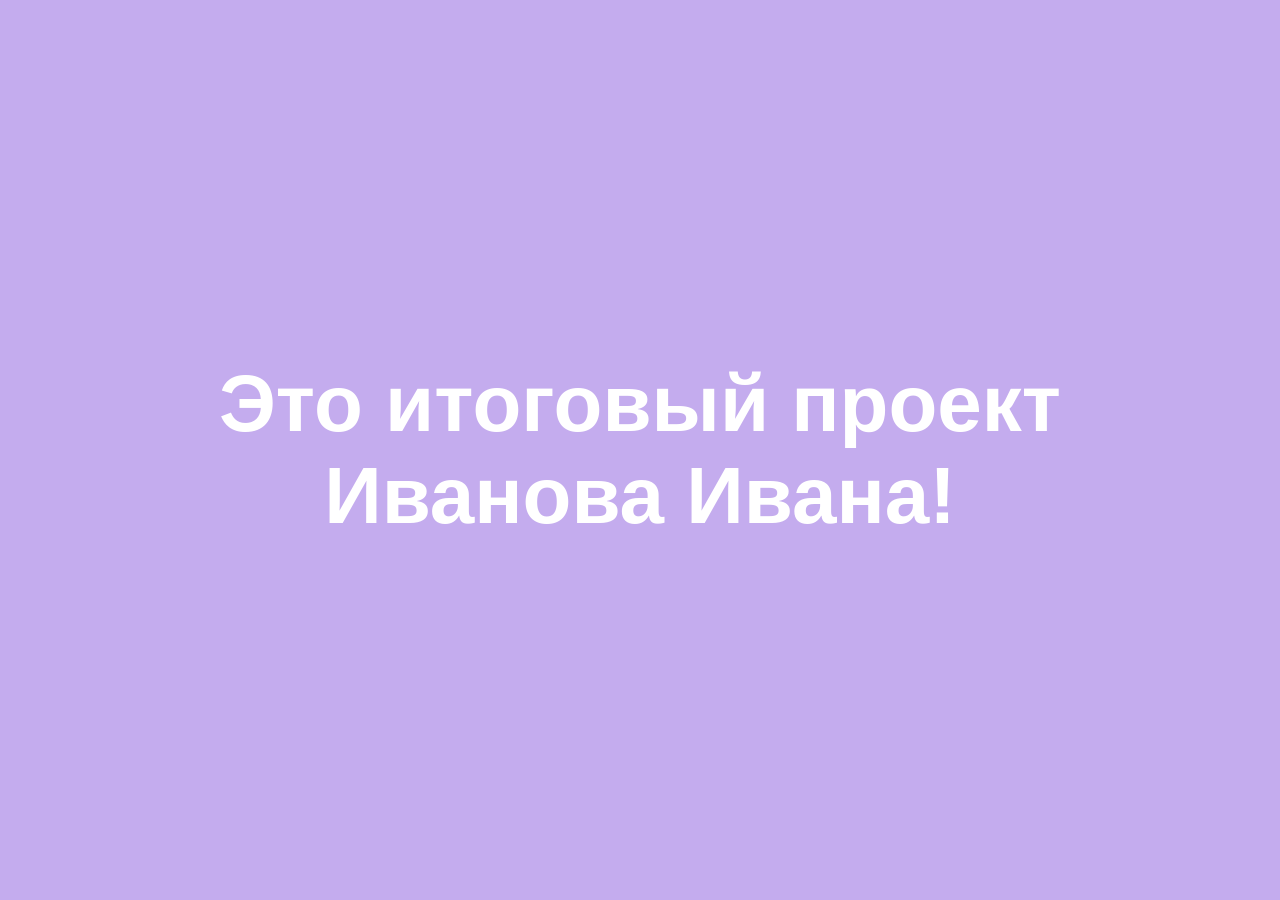
==== index.html @ 2316bec6 "Add files via upload" ====
<!DOCTYPE html>
<html lang="en">
<head>
    <meta charset="UTF-8">
    <meta name="viewport" content="width=device-width, initial-scale=1.0">
    <title>Тестовый проект для проверки</title>
    <link rel="stylesheet" href="style.css">
</head>
<body>
    <h1>Это итоговый проект <br>Иванова Ивана!</h1>
</body>
</html>
---- style.css ----
body {
    box-sizing: border-box;
    padding: 0;
    margin: 0;
    display: flex;
    height: 100vh;
    width: 100%;
    justify-content: center;
    align-items: center;
    background-color: #c4acee;
    color: #ffffff;
}

body h1 {
    width: 80%;
    text-align: center;
    font-size: 80px;
    font-family: sans-serif;
}
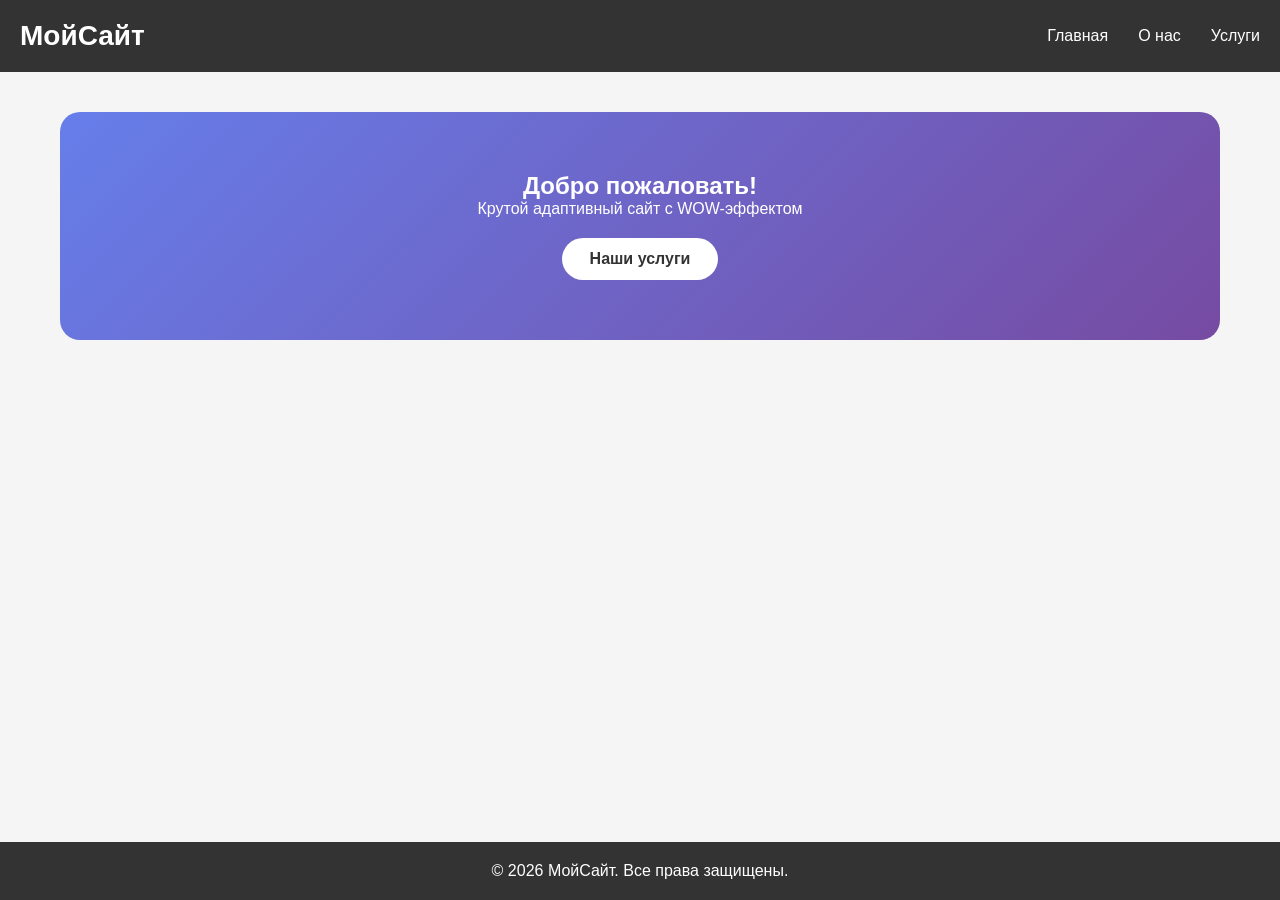
==== commit 8797260b: "Add files via upload" ====
--- a/index.html
+++ b/index.html
@@ -1,12 +1,36 @@
 <!DOCTYPE html>
-<html lang="en">
+<html lang="ru">
 <head>
     <meta charset="UTF-8">
     <meta name="viewport" content="width=device-width, initial-scale=1.0">
-    <title>Тестовый проект для проверки</title>
+    <title>Главная | Сайт</title>
     <link rel="stylesheet" href="style.css">
 </head>
 <body>
-    <h1>Это итоговый проект <br>Иванова Ивана!</h1>
+    <header>
+        <div class="logo">МойСайт</div>
+        <nav>
+            <ul class="nav-links">
+                <li><a href="index.html">Главная</a></li>
+                <li><a href="about.html">О нас</a></li>
+                <li><a href="services.html">Услуги</a></li>
+            </ul>
+            <div class="burger">☰</div>
+        </nav>
+    </header>
+
+    <main>
+        <section class="hero">
+            <h1>Добро пожаловать!</h1>
+            <p>Крутой адаптивный сайт с WOW-эффектом</p>
+            <a href="services.html" class="btn">Наши услуги</a>
+        </section>
+    </main>
+
+    <footer>
+        <p>© 2026 МойСайт. Все права защищены.</p>
+    </footer>
+
+    <script src="script.js"></script>
 </body>
 </html>
--- a/style.css
+++ b/style.css
@@ -1,19 +1,171 @@
-body {
+* {
+    margin: 0;
+    padding: 0;
     box-sizing: border-box;
-    padding: 0;
-    margin: 0;
-    display: flex;
-    height: 100vh;
-    width: 100%;
-    justify-content: center;
-    align-items: center;
-    background-color: #c4acee;
-    color: #ffffff;
 }
 
-body h1 {
-    width: 80%;
+body {
+    font-family: Arial, sans-serif;
+    background: #f5f5f5;
+    display: flex;
+    flex-direction: column;
+    min-height: 100vh;
+}
+
+header {
+    background: #333;
+    color: white;
+    padding: 20px;
+    display: flex;
+    justify-content: space-between;
+    align-items: center;
+    flex-wrap: wrap;
+}
+
+.logo {
+    font-size: 28px;
+    font-weight: bold;
+}
+
+.nav-links {
+    list-style: none;
+    display: flex;
+    gap: 30px;
+}
+
+.nav-links a {
+    color: white;
+    text-decoration: none;
+    transition: 0.3s;
+}
+
+.nav-links a:hover {
+    color: #ffaa00;
+}
+
+.burger {
+    display: none;
+    font-size: 30px;
+    cursor: pointer;
+}
+
+main {
+    flex: 1;
+    padding: 40px 20px;
+    max-width: 1200px;
+    margin: 0 auto;
+    width: 100%;
+}
+
+.hero {
     text-align: center;
-    font-size: 80px;
-    font-family: sans-serif;
+    padding: 60px 20px;
+    background: linear-gradient(135deg, #667eea, #764ba2);
+    color: white;
+    border-radius: 20px;
+}
+
+.btn {
+    display: inline-block;
+    margin-top: 20px;
+    padding: 12px 28px;
+    background: white;
+    color: #333;
+    text-decoration: none;
+    border-radius: 30px;
+    font-weight: bold;
+    transition: 0.3s;
+}
+
+.btn:hover {
+    transform: scale(1.05);
+    background: #ffaa00;
+}
+
+.content {
+    background: white;
+    padding: 40px;
+    border-radius: 20px;
+    box-shadow: 0 5px 15px rgba(0,0,0,0.1);
+}
+
+.services-grid {
+    display: grid;
+    grid-template-columns: repeat(3, 1fr);
+    gap: 30px;
+    margin-top: 30px;
+}
+
+.service-card {
+    background: #667eea;
+    color: white;
+    padding: 40px 20px;
+    text-align: center;
+    border-radius: 15px;
+    transition: 0.3s;
+    font-weight: bold;
+}
+
+.service-card:hover {
+    transform: translateY(-10px);
+    background: #764ba2;
+}
+
+footer {
+    background: #333;
+    color: white;
+    text-align: center;
+    padding: 20px;
+    margin-top: 40px;
+}
+
+@media (max-width: 768px) {
+    .services-grid {
+        grid-template-columns: repeat(2, 1fr);
+        gap: 20px;
+    }
+    
+    .logo {
+        font-size: 24px;
+    }
+    
+    .content {
+        padding: 25px;
+    }
+}
+
+@media (max-width: 480px) {
+    .nav-links {
+        display: none;
+        flex-direction: column;
+        width: 100%;
+        text-align: center;
+        gap: 15px;
+        padding-top: 20px;
+    }
+    
+    .nav-links.active {
+        display: flex;
+    }
+    
+    .burger {
+        display: block;
+    }
+    
+    .services-grid {
+        grid-template-columns: 1fr;
+    }
+    
+    .hero h1 {
+        font-size: 24px;
+    }
+    
+    .content {
+        padding: 15px;
+    }
+    
+    header {
+        flex-direction: column;
+        align-items: flex-start;
+    }
 }
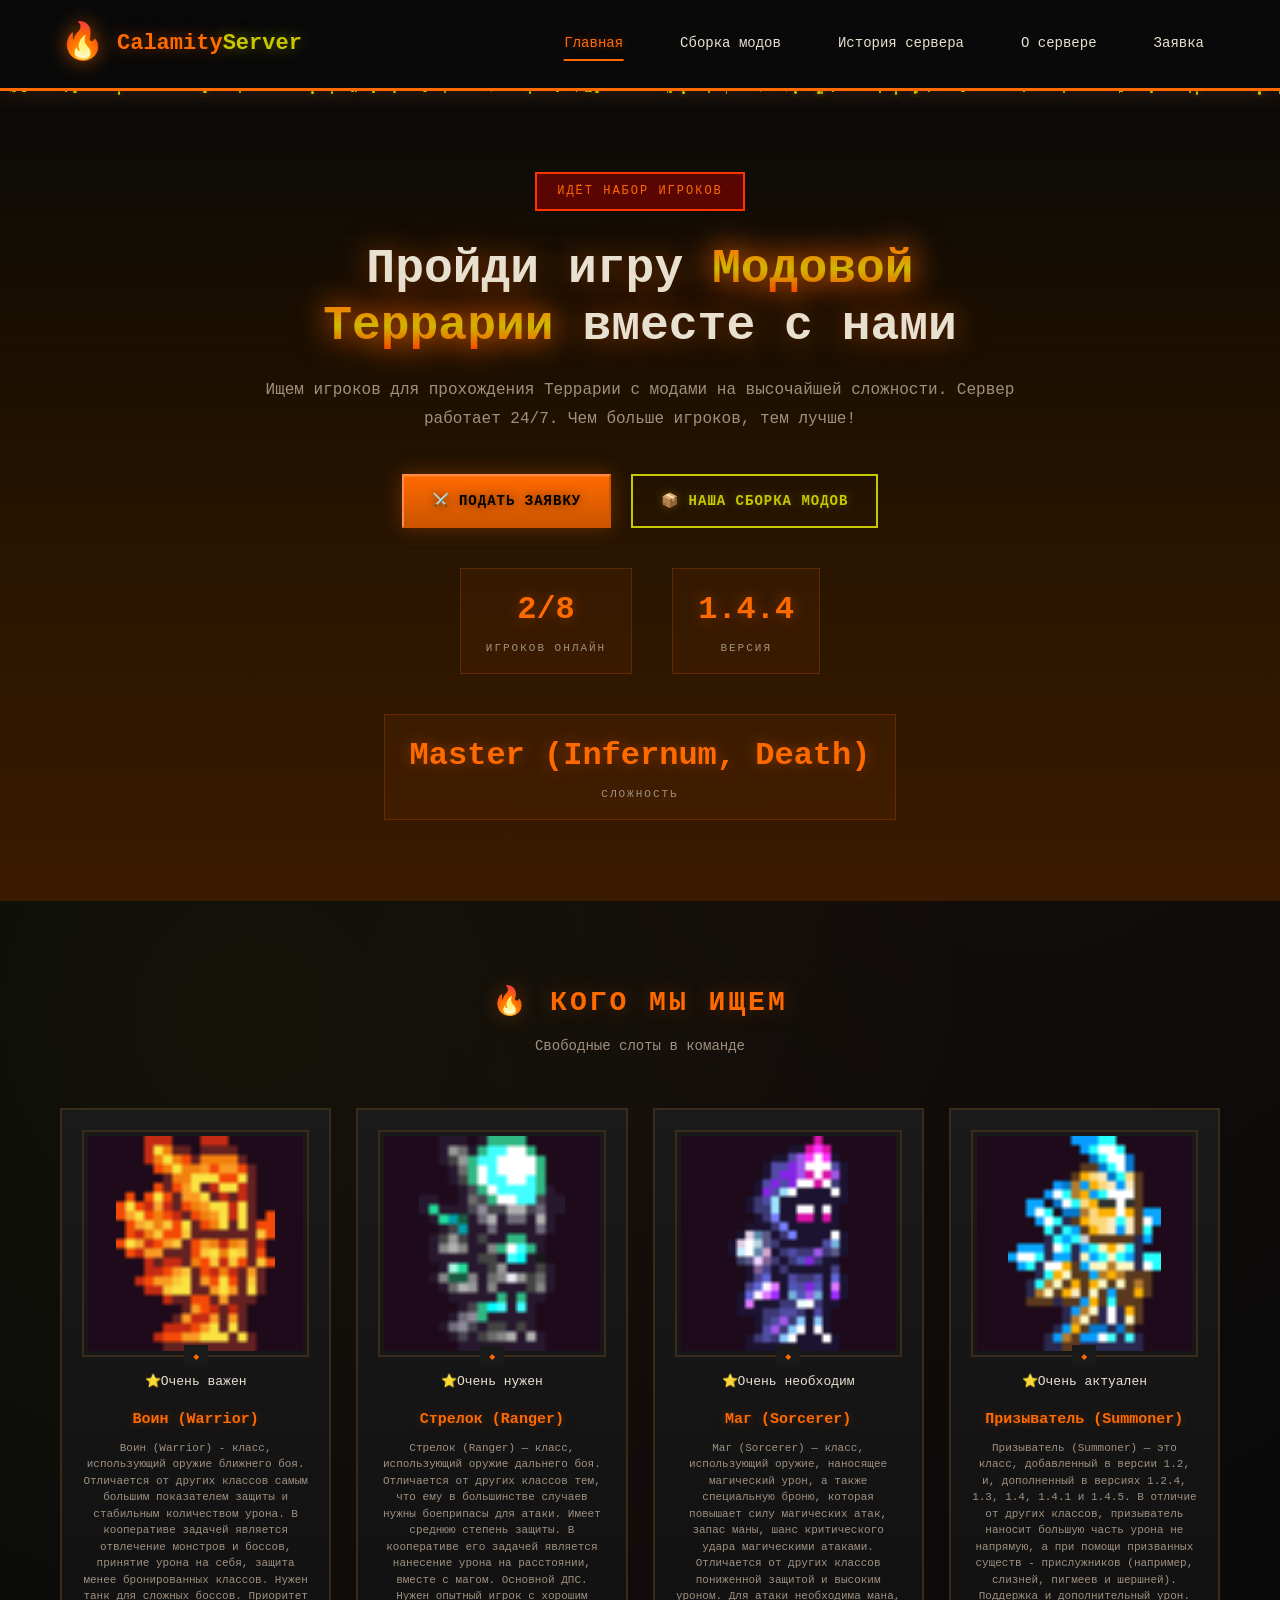
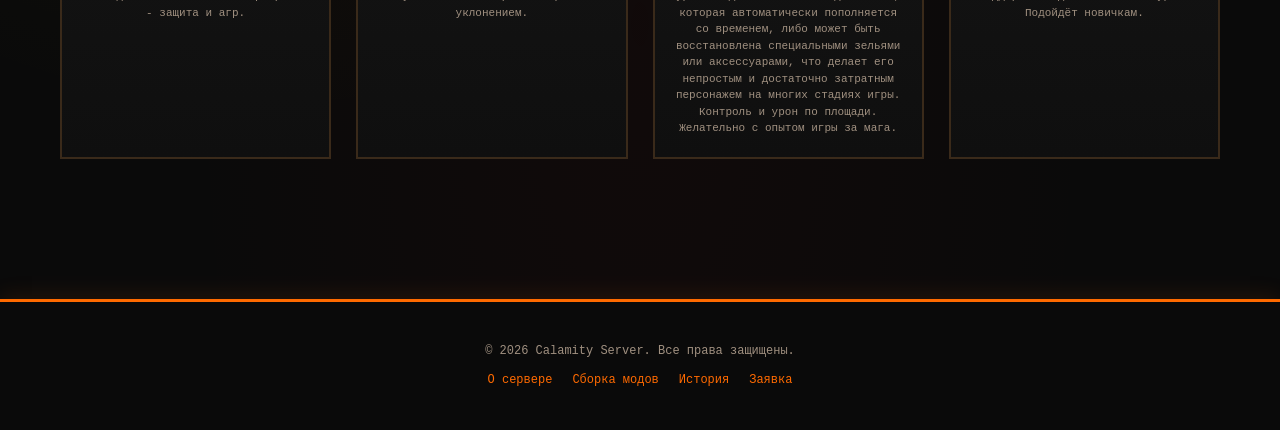
==== commit d0b5138d: "Add files via upload" ====
--- a/index.html
+++ b/index.html
@@ -3,32 +3,150 @@
 <head>
     <meta charset="UTF-8">
     <meta name="viewport" content="width=device-width, initial-scale=1.0">
-    <title>Главная | Сайт</title>
+    <title>Calamity Server - Поиск игроков</title>
     <link rel="stylesheet" href="style.css">
 </head>
 <body>
-    <header>
-        <div class="logo">МойСайт</div>
-        <nav>
-            <ul class="nav-links">
-                <li><a href="index.html">Главная</a></li>
-                <li><a href="about.html">О нас</a></li>
-                <li><a href="services.html">Услуги</a></li>
-            </ul>
-            <div class="burger">☰</div>
-        </nav>
+    <header class="header">
+        <div class="container">
+            <nav class="nav">
+                <a href="index.html" class="logo">
+                    <span class="logo__icon">🔥</span>
+                    <span class="logo__text">Calamity<span class="logo__accent">Server</span></span>
+                </a>
+                <ul class="nav__list" id="navList">
+                    <li><a href="index.html" class="nav__link active">Главная</a></li>
+                    <li><a href="mods.html" class="nav__link">Сборка модов</a></li>
+                    <li><a href="history.html" class="nav__link">История сервера</a></li>
+                    <li><a href="about.html" class="nav__link">О сервере</a></li>
+                    <li><a href="contacts.html" class="nav__link">Заявка</a></li>
+                </ul>
+                <button class="burger" id="burgerMenu">☰</button> <!-- Кнопка для телефонов -->
+            </nav>
+        </div>
     </header>
 
     <main>
         <section class="hero">
-            <h1>Добро пожаловать!</h1>
-            <p>Крутой адаптивный сайт с WOW-эффектом</p>
-            <a href="services.html" class="btn">Наши услуги</a>
+            <div class="hero__particles" id="particles"></div>
+            
+            <div class="container">
+                <div class="hero__content">
+                    <span class="hero__badge"> ИДЁТ НАБОР ИГРОКОВ</span>
+                    <h1 class="hero__title">
+                        Пройди игру <span class="gradient-text">Модовой Террарии</span> вместе с нами
+                    </h1>
+                    <p class="hero__subtitle">
+                        Ищем игроков для прохождения Террарии с модами на высочайшей сложности. 
+                        Сервер работает 24/7. Чем больше игроков, тем лучше!
+                    </p>
+                    <div class="hero__buttons">
+                        <a href="contacts.html" class="btn btn--primary">⚔️ Подать заявку</a>
+                        <a href="mods.html" class="btn btn--outline">📦 Наша сборка модов</a>
+                    </div>
+
+                    <!-- Статистика сервера -->
+                    <div class="server-stats">
+                        <div class="stat-item">
+                            <div class="stat-item__value">
+                                2/8
+                            </div>
+                            <div class="stat-item__label">Игроков онлайн</div>
+                        </div>
+                        <div class="stat-item">
+                            <div class="stat-item__value">
+                                1.4.4
+                            </div>
+                            <div class="stat-item__label">Версия</div>
+                        </div>
+                        <div class="stat-item">
+                            <div class="stat-item__value">
+                                Master (Infernum, Death)
+                            </div>
+                            <div class="stat-item__label">Сложность</div>
+                        </div>
+                    </div>
+                </div>
+            </div>
+        </section>
+
+        <!-- 4 блока - кого ищем -->
+        <section class="featured">
+            <div class="container">
+                <h2 class="section__title">🔥 Кого мы ищем</h2>
+                <p class="section__subtitle">Свободные слоты в команде</p>
+                
+                <div class="blocks-row">
+                    <!-- Блок 1 -->
+                    <article class="block-item">
+                        <div class="block-item__frame">
+                            <img src="images/Воин.png" alt="Воин" class="block-item__img">
+                        </div>
+                        <div class="block-item__rating">⭐Очень важен</div>
+                        <h3 class="block-item__title">Воин (Warrior)</h3>
+                        <p class="block-item__desc">
+                            Воин (Warrior) - класс, использующий оружие ближнего боя. Отличается от других классов самым большим показателем защиты и стабильным количеством урона. В кооперативе задачей является отвлечение монстров и боссов, принятие урона на себя, защита менее бронированных классов.
+                            Нужен танк для сложных боссов. 
+                            Приоритет - защита и агр.
+                        </p>
+                    </article>
+
+                    <!-- Блок 2 -->
+                    <article class="block-item">
+                        <div class="block-item__frame">
+                            <img src="images/Стрелок.png" alt="Стрелок" class="block-item__img">
+                        </div>
+                        <div class="block-item__rating">⭐Очень нужен</div>
+                        <h3 class="block-item__title">Стрелок (Ranger)</h3>
+                        <p class="block-item__desc">
+                            Стрелок (Ranger) — класс, использующий оружие дальнего боя. Отличается от других классов тем, что ему в большинстве случаев нужны боеприпасы для атаки. Имеет среднюю степень защиты. В кооперативе его задачей является нанесение урона на расстоянии, вместе с магом.
+                            Основной ДПС. Нужен опытный игрок 
+                            с хорошим уклонением.
+                        </p>
+                    </article>
+
+                    <!-- Блок 3 -->
+                    <article class="block-item">
+                        <div class="block-item__frame">
+                            <img src="images/Маг.png" alt="Маг" class="block-item__img">
+                        </div>
+                        <div class="block-item__rating">⭐Очень необходим</div>
+                        <h3 class="block-item__title">Маг (Sorcerer)</h3>
+                        <p class="block-item__desc">
+                            Маг (Sorcerer) — класс, использующий оружие, наносящее магический урон, а также специальную броню, которая повышает силу магических атак, запас маны, шанс критического удара магическими атаками. Отличается от других классов пониженной защитой и высоким уроном. Для атаки необходима мана, которая автоматически пополняется со временем, либо может быть восстановлена специальными зельями или аксессуарами, что делает его непростым и достаточно затратным персонажем на многих стадиях игры.
+                            Контроль и урон по площади. 
+                            Желательно с опытом игры за мага.
+                        </p>
+                    </article>
+
+                    <!-- Блок 4 -->
+                    <article class="block-item">
+                        <div class="block-item__frame">
+                            <img src="images/Призыватель.png" alt="Призыватель" class="block-item__img">
+                        </div>
+                        <div class="block-item__rating">⭐Очень актуален</div>
+                        <h3 class="block-item__title">Призыватель (Summoner)</h3>
+                        <p class="block-item__desc">
+                            Призыватель (Summoner) — это класс, добавленный в версии 1.2, и, дополненный в версиях 1.2.4, 1.3, 1.4, 1.4.1 и 1.4.5. В отличие от других классов, призыватель наносит большую часть урона не напрямую, а при помощи призванных существ - прислужников (например, слизней, пигмеев и шершней).
+                            Поддержка и дополнительный урон. 
+                            Подойдёт новичкам.
+                        </p>
+                    </article>
+                </div>
+            </div>
         </section>
     </main>
 
-    <footer>
-        <p>© 2026 МойСайт. Все права защищены.</p>
+    <footer class="footer">
+        <div class="container">
+            <p class="footer__text">© 2026 Calamity Server. Все права защищены.</p>
+            <div class="footer__links">
+                <a href="about.html">О сервере</a>
+                <a href="mods.html">Сборка модов</a>
+                <a href="history.html">История</a>
+                <a href="contacts.html">Заявка</a>
+            </div>
+        </div>
     </footer>
 
     <script src="script.js"></script>
--- a/style.css
+++ b/style.css
@@ -1,171 +1,1714 @@
+/* ============================================
+   TERRARIA SERVER - CALAMITY STYLE
+   Серные и оранжевые тона
+   ============================================ */
+
+/* ---------- ПЕРЕМЕННЫЕ ---------- */
+:root {
+    --bg-deep: #0a0a0a;
+    --bg-main: #121212;
+    --bg-card: #1a1a1a;
+    --sulfur: #c8c800;
+    --sulfur-dark: #8b8b00;
+    --orange: #ff6a00;
+    --orange-dark: #cc5500;
+    --orange-light: #ff8c42;
+    --fire: #ff3300;
+    --blood: #8b0000;
+    --shadow: #2a1a1a;
+    --border: #3a2a1a;
+    --border-glow: #ff6a00;
+    --gold: #ffd700;
+    --text: #e8e0d0;
+    --text-dim: #a09080;
+    --text-dark: #6a5a4a;
+    --success: #32cd32;
+    --danger: #ff4444;
+    --magma: #ff4500;
+}
+
+/* ---------- СБРОС ---------- */
 * {
     margin: 0;
     padding: 0;
     box-sizing: border-box;
 }
 
+html {
+    scroll-behavior: smooth;
+}
+
 body {
-    font-family: Arial, sans-serif;
-    background: #f5f5f5;
-    display: flex;
-    flex-direction: column;
-    min-height: 100vh;
-}
-
-header {
-    background: #333;
-    color: white;
-    padding: 20px;
+    font-family: 'Courier New', 'Consolas', monospace;
+    background: var(--bg-deep);
+    color: var(--text);
+    line-height: 1.6;
+    overflow-x: hidden;
+    /* Фон в стиле серного моря Calamity */
+    background-image: 
+        radial-gradient(ellipse at 20% 50%, rgba(200, 200, 0, 0.05) 0%, transparent 50%),
+        radial-gradient(ellipse at 80% 20%, rgba(255, 106, 0, 0.05) 0%, transparent 50%),
+        radial-gradient(ellipse at 50% 80%, rgba(139, 0, 0, 0.05) 0%, transparent 50%);
+}
+
+img {
+    max-width: 100%;
+    height: auto;
+    display: block;
+}
+
+a {
+    text-decoration: none;
+    color: inherit;
+}
+
+ul {
+    list-style: none;
+}
+
+/* Скроллбар в стиле Calamity */
+::-webkit-scrollbar { width: 14px; }
+::-webkit-scrollbar-track { 
+    background: var(--bg-deep); 
+    border-left: 2px solid var(--border);
+}
+::-webkit-scrollbar-thumb {
+    background: linear-gradient(180deg, var(--orange), var(--blood));
+    border: 2px solid var(--border);
+    border-radius: 2px;
+}
+::-webkit-scrollbar-thumb:hover {
+    background: linear-gradient(180deg, var(--orange-light), var(--fire));
+}
+
+.container {
+    max-width: 1200px;
+    margin: 0 auto;
+    padding: 0 20px;
+}
+
+/* ---------- ШАПКА ---------- */
+.header {
+    background: rgba(10, 10, 10, 0.97);
+    border-bottom: 3px solid var(--orange);
+    padding: 15px 0;
+    position: sticky;
+    top: 0;
+    z-index: 1000;
+    backdrop-filter: blur(10px);
+    box-shadow: 0 4px 20px rgba(255, 106, 0, 0.15);
+}
+
+.nav {
     display: flex;
     justify-content: space-between;
     align-items: center;
     flex-wrap: wrap;
+    gap: 20px;
 }
 
 .logo {
-    font-size: 28px;
+    display: flex;
+    align-items: center;
+    gap: 12px;
+}
+
+.logo__icon {
+    font-size: 36px;
+    filter: drop-shadow(0 0 10px rgba(255, 106, 0, 0.6));
+    animation: logoGlow 2s ease-in-out infinite;
+}
+
+@keyframes logoGlow {
+    0%, 100% { filter: drop-shadow(0 0 8px rgba(255, 106, 0, 0.4)); }
+    50% { filter: drop-shadow(0 0 20px rgba(255, 106, 0, 0.8)); }
+}
+
+.logo__text {
+    font-size: 22px;
     font-weight: bold;
-}
-
-.nav-links {
-    list-style: none;
+    color: var(--orange);
+    text-shadow: 0 0 15px rgba(255, 106, 0, 0.5);
+}
+
+.logo__accent {
+    color: var(--sulfur);
+    text-shadow: 0 0 15px rgba(200, 200, 0, 0.5);
+}
+
+.nav__list {
     display: flex;
-    gap: 30px;
-}
-
-.nav-links a {
-    color: white;
-    text-decoration: none;
-    transition: 0.3s;
-}
-
-.nav-links a:hover {
-    color: #ffaa00;
-}
-
+    gap: 25px;
+}
+
+.nav__link {
+    color: var(--text);
+    padding: 8px 14px;
+    border: 2px solid transparent;
+    transition: all 0.3s;
+    font-size: 14px;
+    position: relative;
+}
+
+.nav__link::after {
+    content: '';
+    position: absolute;
+    bottom: -2px;
+    left: 50%;
+    transform: translateX(-50%);
+    width: 0;
+    height: 2px;
+    background: var(--orange);
+    transition: width 0.3s;
+}
+
+.nav__link:hover::after,
+.nav__link.active::after {
+    width: 70%;
+}
+
+.nav__link:hover,
+.nav__link.active {
+    color: var(--orange);
+    text-shadow: 0 0 10px rgba(255, 106, 0, 0.4);
+}
+
+/* Бургер */
 .burger {
     display: none;
-    font-size: 30px;
+    flex-direction: column;
+    gap: 5px;
+    background: none;
+    border: 2px solid var(--orange);
+    padding: 8px;
     cursor: pointer;
-}
-
-main {
-    flex: 1;
+    color: var(--orange);
+    font-size: 20px;
+}
+
+/* ---------- КНОПКИ В СТИЛЕ CALAMITY ---------- */
+.btn {
+    display: inline-flex;
+    align-items: center;
+    gap: 10px;
+    padding: 14px 28px;
+    font-family: inherit;
+    font-size: 14px;
+    font-weight: bold;
+    border: 2px solid;
+    cursor: pointer;
+    transition: all 0.3s;
+    text-decoration: none;
+    text-transform: uppercase;
+    letter-spacing: 1px;
+    position: relative;
+    overflow: hidden;
+}
+
+.btn::before {
+    content: '';
+    position: absolute;
+    top: 0;
+    left: -100%;
+    width: 100%;
+    height: 100%;
+    background: linear-gradient(90deg, transparent, rgba(255,255,255,0.1), transparent);
+    transition: left 0.5s;
+}
+
+.btn:hover::before {
+    left: 100%;
+}
+
+.btn--primary {
+    background: linear-gradient(180deg, var(--orange), var(--orange-dark));
+    border-color: var(--orange-light) var(--orange-dark) var(--orange-dark) var(--orange-light);
+    color: #000;
+    text-shadow: 0 0 10px rgba(0,0,0,0.5);
+    box-shadow: 0 0 20px rgba(255, 106, 0, 0.3), inset 0 1px 0 rgba(255,255,255,0.1);
+}
+
+.btn--primary:hover {
+    box-shadow: 0 0 30px rgba(255, 106, 0, 0.5), 0 0 60px rgba(255, 106, 0, 0.2);
+    transform: translateY(-2px);
+}
+
+.btn--primary:active {
+    transform: translateY(1px);
+    box-shadow: 0 0 10px rgba(255, 106, 0, 0.3);
+}
+
+.btn--outline {
+    background: transparent;
+    border-color: var(--sulfur);
+    color: var(--sulfur);
+    text-shadow: 0 0 10px rgba(200, 200, 0, 0.3);
+}
+
+.btn--outline:hover {
+    background: rgba(200, 200, 0, 0.1);
+    box-shadow: 0 0 30px rgba(200, 200, 0, 0.3);
+}
+
+.btn--danger {
+    background: linear-gradient(180deg, var(--blood), #5a0000);
+    border-color: #aa0000 #4a0000 #4a0000 #aa0000;
+    color: #ffaaaa;
+}
+
+/* ---------- ПОДВАЛ ---------- */
+.footer {
+    background: var(--bg-deep);
+    border-top: 3px solid var(--orange);
+    padding: 40px 0;
+    text-align: center;
+    margin-top: 60px;
+    box-shadow: 0 -4px 20px rgba(255, 106, 0, 0.1);
+}
+
+.footer__text {
+    font-size: 12px;
+    color: var(--text-dim);
+    margin-bottom: 10px;
+}
+
+.footer__links {
+    display: flex;
+    justify-content: center;
+    gap: 20px;
+    flex-wrap: wrap;
+}
+
+.footer__links a {
+    color: var(--orange);
+    font-size: 12px;
+    transition: color 0.3s;
+}
+
+.footer__links a:hover {
+    color: var(--sulfur);
+    text-shadow: 0 0 10px rgba(200, 200, 0, 0.4);
+}
+
+/* ============================================
+   ГЛАВНАЯ СТРАНИЦА
+   ============================================ */
+
+/* Hero секция в стиле Серного моря */
+.hero {
+    position: relative;
+    min-height: 90vh;
+    display: flex;
+    align-items: center;
+    background: linear-gradient(180deg, 
+        #0a0a0a 0%, 
+        #1a0f00 30%, 
+        #2a1500 60%, 
+        #3a1a00 100%);
+    overflow: hidden;
+}
+
+/* Эффект серного тумана */
+.hero::before {
+    content: '';
+    position: absolute;
+    inset: 0;
+    background: 
+        repeating-linear-gradient(0deg, 
+            transparent, 
+            transparent 50px, 
+            rgba(200, 200, 0, 0.02) 50px, 
+            rgba(200, 200, 0, 0.02) 51px);
+    pointer-events: none;
+    animation: fog 10s linear infinite;
+}
+
+@keyframes fog {
+    0% { transform: translateY(0); }
+    100% { transform: translateY(51px); }
+}
+
+/* Частицы серы */
+.hero__particles {
+    position: absolute;
+    inset: 0;
+    pointer-events: none;
+}
+
+.particle {
+    position: absolute;
+    width: 3px;
+    height: 3px;
+    background: var(--sulfur);
+    border-radius: 50%;
+    animation: particleFloat var(--dur) ease-in infinite;
+    box-shadow: 0 0 6px rgba(200, 200, 0, 0.6);
+}
+
+@keyframes particleFloat {
+    0% { 
+        transform: translateY(100vh) translateX(0); 
+        opacity: 0; 
+    }
+    10% { opacity: 1; }
+    90% { opacity: 1; }
+    100% { 
+        transform: translateY(-10vh) translateX(var(--drift)); 
+        opacity: 0; 
+    }
+}
+
+.hero__content {
+    position: relative;
+    z-index: 2;
+    text-align: center;
+    max-width: 800px;
+    margin: 0 auto;
     padding: 40px 20px;
-    max-width: 1200px;
+}
+
+.hero__badge {
+    display: inline-block;
+    padding: 8px 20px;
+    background: rgba(139, 0, 0, 0.6);
+    border: 2px solid var(--fire);
+    color: var(--orange);
+    font-size: 12px;
+    margin-bottom: 30px;
+    animation: badgeGlow 2s ease-in-out infinite;
+    letter-spacing: 2px;
+}
+
+@keyframes badgeGlow {
+    0%, 100% { box-shadow: 0 0 15px rgba(255, 51, 0, 0.3); }
+    50% { box-shadow: 0 0 30px rgba(255, 51, 0, 0.6); }
+}
+
+.hero__title {
+    font-size: clamp(28px, 5vw, 48px);
+    line-height: 1.2;
+    margin-bottom: 20px;
+    text-shadow: 0 0 30px rgba(255, 106, 0, 0.5);
+}
+
+.gradient-text {
+    background: linear-gradient(180deg, var(--orange), var(--sulfur), var(--fire));
+    -webkit-background-clip: text;
+    -webkit-text-fill-color: transparent;
+    background-clip: text;
+    filter: drop-shadow(0 0 15px rgba(255, 106, 0, 0.6));
+}
+
+.hero__subtitle {
+    font-size: 16px;
+    color: var(--text-dim);
+    margin-bottom: 40px;
+    line-height: 1.8;
+}
+
+.hero__buttons {
+    display: flex;
+    gap: 20px;
+    justify-content: center;
+    flex-wrap: wrap;
+}
+
+/* Статистика сервера */
+.server-stats {
+    display: flex;
+    justify-content: center;
+    gap: 40px;
+    margin-top: 40px;
+    flex-wrap: wrap;
+}
+
+.stat-item {
+    text-align: center;
+    padding: 15px 25px;
+    background: rgba(255, 106, 0, 0.05);
+    border: 1px solid rgba(255, 106, 0, 0.2);
+}
+
+.stat-item__value {
+    font-size: 32px;
+    font-weight: bold;
+    color: var(--orange);
+    text-shadow: 0 0 15px rgba(255, 106, 0, 0.4);
+}
+
+.stat-item__label {
+    font-size: 11px;
+    color: var(--text-dim);
+    margin-top: 5px;
+    text-transform: uppercase;
+    letter-spacing: 2px;
+}
+
+/* Секция с 4 блоками */
+.featured {
+    padding: 80px 0;
+}
+
+.section__title {
+    text-align: center;
+    font-size: 28px;
+    color: var(--orange);
+    margin-bottom: 10px;
+    text-shadow: 0 0 20px rgba(255, 106, 0, 0.3);
+    text-transform: uppercase;
+    letter-spacing: 3px;
+}
+
+.section__subtitle {
+    text-align: center;
+    color: var(--text-dim);
+    margin-bottom: 50px;
+    font-size: 14px;
+}
+
+.blocks-row {
+    display: grid;
+    grid-template-columns: repeat(4, 1fr);
+    gap: 25px;
+}
+
+.block-item {
+    background: linear-gradient(180deg, #1a1a1a, #0f0f0f);
+    border: 2px solid var(--border);
+    padding: 20px;
+    transition: all 0.3s;
+    cursor: pointer;
+    position: relative;
+    overflow: hidden;
+}
+
+.block-item::before {
+    content: '';
+    position: absolute;
+    top: 0;
+    left: 0;
+    right: 0;
+    height: 2px;
+    background: linear-gradient(90deg, transparent, var(--orange), transparent);
+    opacity: 0;
+    transition: opacity 0.3s;
+}
+
+.block-item:hover::before {
+    opacity: 1;
+}
+
+.block-item:hover {
+    border-color: var(--orange);
+    transform: translateY(-8px);
+    box-shadow: 0 10px 30px rgba(255, 106, 0, 0.2), 0 0 60px rgba(255, 106, 0, 0.05);
+}
+
+.block-item__frame {
+    border: 2px solid var(--border);
+    padding: 4px;
+    margin-bottom: 15px;
+    position: relative;
+    transition: border-color 0.3s;
+}
+
+.block-item:hover .block-item__frame {
+    border-color: var(--orange);
+    box-shadow: 0 0 20px rgba(255, 106, 0, 0.2);
+}
+
+.block-item__frame::after {
+    content: '⬥';
+    position: absolute;
+    bottom: -12px;
+    left: 50%;
+    transform: translateX(-50%);
+    color: var(--orange);
+    font-size: 14px;
+    background: #1a1a1a;
+    padding: 0 8px;
+}
+
+.block-item__img {
+    width: 100%;
+    aspect-ratio: 1/1;
+    object-fit: contain; 
+    background: #1E0A1A;
+}
+
+.block-item__img {
+    width: 100%;
+    aspect-ratio: 1/1;
+    object-fit: contain; 
+    background: #1E0A1A;
+}
+
+.block-item__img {
+    width: 100%;
+    aspect-ratio: 1/1;
+    object-fit: contain; 
+    background: #1E0A1A;
+}
+
+.block-item__img {
+    width: 100%;
+    aspect-ratio: 1/1;
+    object-fit: contain; 
+    background: #1E0A1A;
+}
+
+.block-item__title {
+    font-size: 15px;
+    color: var(--orange);
+    text-align: center;
+    margin: 15px 0 8px;
+    text-shadow: 0 0 10px rgba(255, 106, 0, 0.3);
+}
+
+.block-item__desc {
+    font-size: 11px;
+    color: var(--text-dim);
+    text-align: center;
+    line-height: 1.5;
+}
+
+/* Рейтинг */
+.block-item__rating {
+    text-align: center;
+    margin-bottom: 8px;
+    font-size: 13px;
+}
+
+/* ============================================
+   СТРАНИЦА МОДОВ (mods.html)
+   ============================================ */
+.page-header {
+    padding: 60px 0 40px;
+    text-align: center;
+    border-bottom: 2px solid var(--border);
+    margin-bottom: 40px;
+}
+
+.page-title {
+    font-size: 36px;
+    color: var(--orange);
+    text-shadow: 0 0 30px rgba(255, 106, 0, 0.4);
+    margin-bottom: 10px;
+    text-transform: uppercase;
+    letter-spacing: 3px;
+}
+
+.page-desc {
+    color: var(--text-dim);
+    font-size: 14px;
+}
+
+/* Фильтры */
+.filters {
+    display: flex;
+    gap: 15px;
+    justify-content: center;
+    flex-wrap: wrap;
+    margin-bottom: 40px;
+}
+
+.filter-btn {
+    padding: 10px 22px;
+    background: transparent;
+    border: 2px solid var(--border);
+    color: var(--text);
+    font-family: inherit;
+    cursor: pointer;
+    transition: all 0.3s;
+    font-size: 13px;
+    text-transform: uppercase;
+    letter-spacing: 1px;
+}
+
+.filter-btn:hover,
+.filter-btn.active {
+    border-color: var(--orange);
+    color: var(--orange);
+    background: rgba(255, 106, 0, 0.05);
+    box-shadow: 0 0 15px rgba(255, 106, 0, 0.15);
+}
+
+/* Сетка модов */
+.mods-grid {
+    display: grid;
+    grid-template-columns: repeat(auto-fill, minmax(300px, 1fr));
+    gap: 25px;
+}
+
+.mod-card {
+    background: linear-gradient(180deg, #1a1a1a, #111111);
+    border: 2px solid var(--border);
+    overflow: hidden;
+    transition: all 0.3s;
+}
+
+.mod-card:hover {
+    border-color: var(--orange);
+    box-shadow: 0 0 30px rgba(255, 106, 0, 0.15);
+    transform: translateY(-5px);
+}
+
+.mod-card__header {
+    height: 180px;
+    overflow: hidden;
+    position: relative;
+    background: var(--bg-deep);
+    border-bottom: 2px solid var(--border);
+}
+
+.mod-card__img {
+    width: 100%;
+    height: 100%;
+    object-fit: cover;
+}
+
+.mod-card__badge {
+    position: absolute;
+    top: 10px;
+    right: 10px;
+    padding: 6px 14px;
+    font-size: 10px;
+    border: 2px solid;
+    text-transform: uppercase;
+    letter-spacing: 1px;
+}
+
+.mod-card__badge--active {
+    background: rgba(50, 205, 50, 0.15);
+    border-color: var(--success);
+    color: var(--success);
+}
+
+.mod-card__badge--required {
+    background: rgba(255, 68, 68, 0.15);
+    border-color: var(--danger);
+    color: var(--danger);
+}
+
+.mod-card__badge--optional {
+    background: rgba(200, 200, 0, 0.15);
+    border-color: var(--sulfur);
+    color: var(--sulfur);
+}
+
+.mod-card__body {
+    padding: 20px;
+}
+
+.mod-card__title {
+    font-size: 16px;
+    color: var(--orange);
+    margin-bottom: 10px;
+}
+
+.mod-card__info {
+    display: flex;
+    justify-content: space-between;
+    margin-bottom: 10px;
+    font-size: 11px;
+    color: var(--text-dim);
+}
+
+.mod-card__desc {
+    font-size: 12px;
+    color: var(--text-dim);
+    margin-bottom: 15px;
+    line-height: 1.6;
+}
+
+.mod-card__tags {
+    display: flex;
+    gap: 8px;
+    flex-wrap: wrap;
+    margin-bottom: 15px;
+}
+
+.mod-card__tag {
+    padding: 5px 12px;
+    border: 1px solid var(--border);
+    font-size: 10px;
+    color: var(--text-dim);
+    transition: all 0.3s;
+}
+
+.mod-card__tag:hover {
+    border-color: var(--orange);
+    color: var(--orange);
+}
+
+.mod-card__footer {
+    display: flex;
+    justify-content: space-between;
+    align-items: center;
+    padding-top: 15px;
+    border-top: 1px solid var(--border);
+}
+
+.mod-card__version {
+    font-size: 11px;
+    color: var(--text-dark);
+}
+
+.mod-card__link {
+    font-size: 12px;
+    color: var(--orange);
+    border: 1px solid var(--orange);
+    padding: 6px 16px;
+    transition: all 0.3s;
+    text-transform: uppercase;
+    letter-spacing: 1px;
+}
+
+.mod-card__link:hover {
+    background: rgba(255, 106, 0, 0.1);
+    box-shadow: 0 0 15px rgba(255, 106, 0, 0.2);
+}
+
+/* ============================================
+   СТРАНИЦА ИСТОРИИ (history.html)
+   ============================================ */
+.timeline {
+    position: relative;
+    max-width: 800px;
     margin: 0 auto;
+    padding: 40px 0;
+}
+
+.timeline::before {
+    content: '';
+    position: absolute;
+    left: 50%;
+    top: 0;
+    bottom: 0;
+    width: 2px;
+    background: linear-gradient(180deg, var(--orange), var(--sulfur), var(--blood));
+    transform: translateX(-50%);
+    box-shadow: 0 0 15px rgba(255, 106, 0, 0.3);
+}
+
+.timeline-section {
+    text-align: center;
+    margin: 40px 0 30px;
+    position: relative;
+}
+
+.timeline-section__title {
+    display: inline-block;
+    padding: 10px 30px;
+    background: var(--bg-card);
+    border: 2px solid var(--orange);
+    color: var(--orange);
+    font-size: 16px;
+    text-transform: uppercase;
+    letter-spacing: 2px;
+    box-shadow: 0 0 20px rgba(255, 106, 0, 0.2);
+}
+
+.timeline-item {
+    position: relative;
+    margin-bottom: 50px;
     width: 100%;
 }
 
-.hero {
+.timeline-item:nth-child(odd) {
+    padding-right: calc(50% + 50px);
+}
+
+.timeline-item:nth-child(even) {
+    padding-left: calc(50% + 50px);
+}
+
+.timeline-item__content {
+    background: var(--bg-card);
+    border: 2px solid var(--border);
+    padding: 25px;
+    position: relative;
+    transition: all 0.3s;
+}
+
+.timeline-item__content:hover {
+    border-color: var(--orange);
+    box-shadow: 0 0 20px rgba(255, 106, 0, 0.1);
+}
+
+.timeline-item__content::before {
+    content: '';
+    position: absolute;
+    top: 20px;
+    width: 16px;
+    height: 16px;
+    background: var(--bg-deep);
+    border: 2px solid var(--orange);
+    transform: rotate(45deg);
+}
+
+.timeline-item:nth-child(odd) .timeline-item__content::before {
+    right: -11px;
+    border-left: none;
+    border-bottom: none;
+}
+
+.timeline-item:nth-child(even) .timeline-item__content::before {
+    left: -11px;
+    border-right: none;
+    border-top: none;
+}
+
+.timeline-item__year {
+    position: absolute;
+    top: 18px;
+    font-size: 14px;
+    color: var(--accent-light);
+    font-weight: bold;
+    text-shadow: var(--glow-orange);
+    background: rgba(30, 10, 26, 0.8);
+    padding: 6px 14px;
+    border: 2px solid var(--border);
+    z-index: 5;
+    white-space: nowrap;
+    opacity: 1;
+    transition: opacity 2s ease 3s;
+}
+
+.timeline-item:hover .timeline-item__year {
+    opacity: 0.2;
+    transition: opacity 0.3s ease;
+}
+
+.timeline-item:nth-child(odd) .timeline-item__year {
+    right: calc(50% + 60px);
+}
+
+.timeline-item:nth-child(even) .timeline-item__year {
+    left: calc(50% + 60px);
+}
+
+.timeline-item__title {
+    font-size: 18px;
+    color: var(--orange);
+    margin-bottom: 10px;
+}
+
+.timeline-item__text {
+    font-size: 13px;
+    color: var(--text-dim);
+    line-height: 1.6;
+}
+
+.timeline-item__status {
+    display: inline-block;
+    padding: 5px 14px;
+    border: 2px solid;
+    font-size: 10px;
+    margin-top: 12px;
+    text-transform: uppercase;
+    letter-spacing: 1px;
+}
+
+.status--active {
+    border-color: var(--success);
+    color: var(--success);
+    text-shadow: 0 0 10px rgba(50, 205, 50, 0.3);
+}
+
+.status--inactive {
+    border-color: var(--danger);
+    color: var(--danger);
+    text-shadow: 0 0 10px rgba(255, 68, 68, 0.3);
+}
+
+.status--replaced {
+    border-color: var(--sulfur);
+    color: var(--sulfur);
+    text-shadow: 0 0 10px rgba(200, 200, 0, 0.3);
+}
+
+/* ============================================
+   СТРАНИЦА О НАС (about.html)
+   ============================================ */
+.about-content {
+    display: grid;
+    grid-template-columns: 1fr 1fr;
+    gap: 50px;
+    align-items: center;
+    padding: 40px 0;
+}
+
+.about-image {
+    background: var(--bg-card);
+    border: 2px solid var(--border);
+    padding: 10px;
+    transition: border-color 0.3s;
+}
+
+.about-image:hover {
+    border-color: var(--orange);
+}
+
+.about-image img {
+    width: 100%;
+    aspect-ratio: 4/3;
+    object-fit: cover;
+}
+
+.about-text h2 {
+    font-size: 28px;
+    color: var(--orange);
+    margin-bottom: 20px;
+    text-shadow: 0 0 20px rgba(255, 106, 0, 0.3);
+}
+
+.about-text p {
+    color: var(--text-dim);
+    margin-bottom: 15px;
+    font-size: 14px;
+    line-height: 1.8;
+}
+
+.about-text .highlight {
+    color: var(--sulfur);
+    font-weight: bold;
+}
+
+/* Серверная инфа */
+.server-info {
+    display: grid;
+    grid-template-columns: repeat(auto-fit, minmax(200px, 1fr));
+    gap: 20px;
+    margin-top: 30px;
+}
+
+.server-info__item {
+    background: var(--bg-card);
+    border: 2px solid var(--border);
+    padding: 20px;
     text-align: center;
-    padding: 60px 20px;
-    background: linear-gradient(135deg, #667eea, #764ba2);
-    color: white;
-    border-radius: 20px;
-}
-
-.btn {
+    transition: all 0.3s;
+}
+
+.server-info__item:hover {
+    border-color: var(--orange);
+    box-shadow: 0 0 20px rgba(255, 106, 0, 0.1);
+}
+
+.server-info__icon {
+    font-size: 36px;
+    margin-bottom: 10px;
+}
+
+.server-info__value {
+    font-size: 20px;
+    color: var(--orange);
+    font-weight: bold;
+}
+
+.server-info__label {
+    font-size: 11px;
+    color: var(--text-dim);
+    text-transform: uppercase;
+    letter-spacing: 1px;
+}
+
+/* Команда */
+.team-section {
+    padding: 60px 0;
+}
+
+.team-grid {
+    display: grid;
+    grid-template-columns: repeat(auto-fit, minmax(220px, 1fr));
+    gap: 30px;
+}
+
+.team-card {
+    background: var(--bg-card);
+    border: 2px solid var(--border);
+    padding: 30px 20px;
+    text-align: center;
+    transition: all 0.3s;
+}
+
+.team-card:hover {
+    border-color: var(--orange);
+    transform: translateY(-8px);
+    box-shadow: 0 10px 30px rgba(255, 106, 0, 0.1);
+}
+
+.team-card__avatar {
+    width: 100px;
+    height: 100px;
+    margin: 0 auto 20px;
+    border: 2px solid var(--border);
+    transition: border-color 0.3s;
+}
+
+.team-card:hover .team-card__avatar {
+    border-color: var(--orange);
+    box-shadow: 0 0 20px rgba(255, 106, 0, 0.3);
+}
+
+.team-card__avatar img {
+    width: 100%;
+    height: 100%;
+    object-fit: cover;
+}
+
+.team-card__name {
+    font-size: 16px;
+    color: var(--orange);
+    margin-bottom: 5px;
+}
+
+.team-card__role {
+    font-size: 11px;
+    color: var(--text-dim);
+    margin-bottom: 15px;
+    text-transform: uppercase;
+    letter-spacing: 1px;
+}
+
+.team-card__class {
+    font-size: 12px;
+    color: var(--sulfur);
+    margin-bottom: 15px;
+}
+
+.team-card__social {
+    display: flex;
+    justify-content: center;
+    gap: 10px;
+}
+
+.team-card__social a {
+    width: 38px;
+    height: 38px;
+    border: 2px solid var(--border);
+    display: flex;
+    align-items: center;
+    justify-content: center;
+    font-size: 16px;
+    transition: all 0.3s;
+}
+
+.team-card__social a:hover {
+    border-color: var(--orange);
+    color: var(--orange);
+    box-shadow: 0 0 15px rgba(255, 106, 0, 0.2);
+}
+
+/* ============================================
+   СТРАНИЦА КОНТАКТОВ (contacts.html)
+   ============================================ */
+.contacts-layout {
+    display: grid;
+    grid-template-columns: 1fr 1fr;
+    gap: 50px;
+    padding: 40px 0;
+}
+
+.contacts-info {
+    background: var(--bg-card);
+    border: 2px solid var(--border);
+    padding: 40px;
+    transition: border-color 0.3s;
+}
+
+.contacts-info:hover {
+    border-color: var(--orange);
+}
+
+.contacts-info__title {
+    font-size: 24px;
+    color: var(--orange);
+    margin-bottom: 30px;
+    text-transform: uppercase;
+    letter-spacing: 2px;
+}
+
+.contacts-info__item {
+    display: flex;
+    gap: 15px;
+    margin-bottom: 25px;
+    align-items: flex-start;
+}
+
+.contacts-info__icon {
+    font-size: 28px;
+    min-width: 45px;
+    text-align: center;
+}
+
+.contacts-info__text h4 {
+    color: var(--sulfur);
+    font-size: 14px;
+    margin-bottom: 5px;
+    text-transform: uppercase;
+    letter-spacing: 1px;
+}
+
+.contacts-info__text p {
+    color: var(--text-dim);
+    font-size: 13px;
+}
+
+.contacts-form {
+    background: var(--bg-card);
+    border: 2px solid var(--border);
+    padding: 40px;
+}
+
+.contacts-form__title {
+    font-size: 24px;
+    color: var(--orange);
+    margin-bottom: 30px;
+    text-transform: uppercase;
+    letter-spacing: 2px;
+}
+
+.form-group {
+    margin-bottom: 20px;
+}
+
+.form-group label {
+    display: block;
+    color: var(--text);
+    margin-bottom: 8px;
+    font-size: 13px;
+    text-transform: uppercase;
+    letter-spacing: 1px;
+}
+
+.form-group input,
+.form-group textarea,
+.form-group select {
+    width: 100%;
+    padding: 14px;
+    background: var(--bg-deep);
+    border: 2px solid var(--border);
+    color: var(--text);
+    font-family: inherit;
+    font-size: 14px;
+    transition: all 0.3s;
+}
+
+.form-group input:focus,
+.form-group textarea:focus,
+.form-group select:focus {
+    outline: none;
+    border-color: var(--orange);
+    box-shadow: 0 0 15px rgba(255, 106, 0, 0.1);
+}
+
+.form-group textarea {
+    resize: vertical;
+    min-height: 130px;
+}
+
+/* Соцсети */
+.social-links {
+    display: flex;
+    gap: 15px;
+    margin-top: 30px;
+}
+
+.social-link {
+    width: 48px;
+    height: 48px;
+    border: 2px solid var(--border);
+    display: flex;
+    align-items: center;
+    justify-content: center;
+    font-size: 22px;
+    transition: all 0.3s;
+}
+
+.social-link:hover {
+    border-color: var(--orange);
+    color: var(--orange);
+    transform: translateY(-3px);
+    box-shadow: 0 5px 20px rgba(255, 106, 0, 0.2);
+}
+
+/* ============================================
+   СТРАНИЦА 404 - КОСМИЧЕСКАЯ ПУСТОТА
+   ============================================ */
+
+   .page-404 {
+    min-height: 100vh;
+    display: flex;
+    align-items: center;
+    justify-content: center;
+    text-align: center;
+    background: #020010;
+    position: relative;
+    overflow: hidden;
+}
+
+/* ---------- ЧАСТИЦЫ ---------- */
+.particles-void {
+    position: absolute;
+    inset: 0;
+    pointer-events: none;
+}
+
+.void-particle {
+    position: absolute;
+    border-radius: 50%;
+    animation: voidRise var(--dur) linear infinite;
+    /* Старт за экраном снизу */
+    bottom: -20px;
+}
+
+/* Частицы-звёзды (белые точки) */
+.void-particle--star {
+    background: white;
+    box-shadow: 0 0 4px rgba(200, 200, 255, 0.8), 0 0 8px rgba(150, 150, 255, 0.4);
+}
+
+/* Частицы-кольца (полые) */
+.void-particle--ring {
+    background: transparent;
+    border: 1px solid rgba(138, 43, 226, 0.6);
+    box-shadow: 0 0 8px rgba(138, 43, 226, 0.4), inset 0 0 8px rgba(138, 43, 226, 0.2);
+}
+
+/* Голубые частицы */
+.void-particle--blue {
+    background: #00bbff;
+    box-shadow: 0 0 12px rgba(0, 187, 255, 0.8), 0 0 25px rgba(0, 150, 255, 0.4);
+}
+
+/* Фиолетовые частицы */
+.void-particle--purple {
+    background: #8800ff;
+    box-shadow: 0 0 12px rgba(136, 0, 255, 0.8), 0 0 25px rgba(102, 0, 204, 0.4);
+}
+
+/* Белые крупные частицы */
+.void-particle--bright {
+    background: #eeddff;
+    box-shadow: 0 0 15px rgba(200, 180, 255, 0.9), 0 0 30px rgba(150, 130, 255, 0.5);
+}
+
+@keyframes voidRise {
+    0% {
+        transform: translateY(0) translateX(0) scale(0);
+        opacity: 0;
+    }
+    5% {
+        opacity: 1;
+        transform: translateY(-10vh) translateX(var(--drift)) scale(1);
+    }
+    90% {
+        opacity: 1;
+    }
+    100% {
+        transform: translateY(-110vh) translateX(var(--drift-end)) scale(0.3);
+        opacity: 0;
+    }
+}
+
+/* ---------- СВЕТОВЫЕ ПОЛОСКИ ---------- */
+.light-streaks {
+    position: absolute;
+    inset: 0;
+    pointer-events: none;
+}
+
+.light-streak {
+    position: absolute;
+    bottom: -5px;
+    width: 1px;
+    border-radius: 2px;
+    animation: streakRise var(--dur) linear infinite;
+    animation-delay: var(--delay);
+    opacity: 0;
+}
+
+.light-streak--blue {
+    background: linear-gradient(0deg, transparent, #00bbff, transparent);
+    box-shadow: 0 0 8px rgba(0, 187, 255, 0.5);
+    width: 1.5px;
+}
+
+.light-streak--purple {
+    background: linear-gradient(0deg, transparent, #8800ff, transparent);
+    box-shadow: 0 0 8px rgba(136, 0, 255, 0.5);
+    width: 1.5px;
+}
+
+.light-streak--white {
+    background: linear-gradient(0deg, transparent, rgba(200, 200, 255, 0.8), transparent);
+    box-shadow: 0 0 10px rgba(200, 200, 255, 0.6);
+    width: 1px;
+}
+
+@keyframes streakRise {
+    0% {
+        transform: translateY(0) scaleY(0.3);
+        opacity: 0;
+    }
+    10% {
+        opacity: 0.8;
+        transform: translateY(-20vh) scaleY(1);
+    }
+    90% {
+        opacity: 0.8;
+    }
+    100% {
+        transform: translateY(-110vh) scaleY(0.2);
+        opacity: 0;
+    }
+}
+
+/* ---------- ЭНЕРГЕТИЧЕСКИЕ КОЛЬЦА ---------- */
+.energy-rings {
+    position: absolute;
+    inset: 0;
+    pointer-events: none;
+}
+
+.energy-ring {
+    position: absolute;
+    border-radius: 50%;
+    border: 1px solid;
+    animation: ringExpand var(--dur) linear infinite;
+    animation-delay: var(--delay);
+    opacity: 0;
+}
+
+.energy-ring--blue {
+    border-color: rgba(0, 187, 255, 0.4);
+    box-shadow: 0 0 15px rgba(0, 187, 255, 0.2), inset 0 0 15px rgba(0, 187, 255, 0.1);
+}
+
+.energy-ring--purple {
+    border-color: rgba(136, 0, 255, 0.4);
+    box-shadow: 0 0 15px rgba(136, 0, 255, 0.2), inset 0 0 15px rgba(136, 0, 255, 0.1);
+}
+
+@keyframes ringExpand {
+    0% {
+        width: 10px;
+        height: 10px;
+        opacity: 0;
+        transform: translate(-50%, -50%) scale(0);
+    }
+    10% {
+        opacity: 0.8;
+    }
+    80% {
+        opacity: 0.3;
+    }
+    100% {
+        width: 300px;
+        height: 300px;
+        opacity: 0;
+        transform: translate(-50%, -50%) scale(1);
+    }
+}
+
+/* ---------- МЕРЦАЮЩИЕ ТОЧКИ ---------- */
+.sparkles {
+    position: absolute;
+    inset: 0;
+    pointer-events: none;
+}
+
+.sparkle {
+    position: absolute;
+    width: 2px;
+    height: 2px;
+    background: white;
+    border-radius: 50%;
+    animation: sparkle var(--dur) ease-in-out infinite;
+    animation-delay: var(--delay);
+}
+
+@keyframes sparkle {
+    0%, 100% { opacity: 0.1; transform: scale(1); }
+    50% { opacity: 1; transform: scale(2.5); }
+}
+
+/* ---------- ФОНОВЫЕ СВЕЧЕНИЯ ---------- */
+.void-glow {
+    position: absolute;
+    border-radius: 50%;
+    filter: blur(100px);
+    pointer-events: none;
+    animation: glowPulse 8s ease-in-out infinite;
+}
+
+.void-glow--1 {
+    width: 350px;
+    height: 350px;
+    background: rgba(75, 0, 130, 0.25);
+    top: 15%;
+    left: 10%;
+}
+
+.void-glow--2 {
+    width: 280px;
+    height: 280px;
+    background: rgba(0, 50, 150, 0.2);
+    bottom: 20%;
+    right: 15%;
+    animation-delay: -4s;
+}
+
+.void-glow--3 {
+    width: 200px;
+    height: 200px;
+    background: rgba(0, 187, 255, 0.12);
+    top: 45%;
+    left: 55%;
+    animation-delay: -6s;
+}
+
+@keyframes glowPulse {
+    0%, 100% { 
+        transform: scale(1);
+        opacity: 0.5;
+    }
+    50% { 
+        transform: scale(1.4);
+        opacity: 0.9;
+    }
+}
+
+/* ---------- КОНТЕНТ ---------- */
+.page-404__content {
+    position: relative;
+    z-index: 2;
+    padding: 40px;
+}
+
+.page-404__number {
+    font-size: clamp(100px, 18vw, 180px);
+    font-weight: 900;
+    background: linear-gradient(180deg, #4a0080, #0066cc, #00bbff);
+    -webkit-background-clip: text;
+    -webkit-text-fill-color: transparent;
+    background-clip: text;
+    margin-bottom: 10px;
+    filter: drop-shadow(0 0 50px rgba(0, 150, 255, 0.5));
+    animation: voidNumber 3s ease-in-out infinite;
+}
+
+@keyframes voidNumber {
+    0%, 100% { filter: drop-shadow(0 0 50px rgba(0, 150, 255, 0.5)); }
+    50% { filter: drop-shadow(0 0 80px rgba(0, 200, 255, 0.8)); }
+}
+
+.page-404__title {
+    font-size: clamp(18px, 3vw, 26px);
+    color: #00bbff;
+    margin-bottom: 15px;
+    text-shadow: 0 0 30px rgba(0, 187, 255, 0.6);
+    text-transform: uppercase;
+    letter-spacing: 3px;
+}
+
+.page-404__text {
+    color: #7788bb;
+    margin-bottom: 35px;
+    font-size: 15px;
+    line-height: 1.8;
+    max-width: 480px;
+    margin-left: auto;
+    margin-right: auto;
+}
+
+.page-404__text .highlight {
+    color: #bb66ff;
+    font-weight: bold;
+    text-shadow: 0 0 10px rgba(187, 102, 255, 0.4);
+}
+
+.page-404__actions {
+    display: flex;
+    gap: 20px;
+    justify-content: center;
+    flex-wrap: wrap;
+}
+
+.btn--void {
+    display: inline-flex;
+    align-items: center;
+    gap: 10px;
+    padding: 14px 28px;
+    font-family: inherit;
+    font-size: 14px;
+    font-weight: bold;
+    border: 2px solid;
+    cursor: pointer;
+    transition: all 0.3s;
+    text-decoration: none;
+    text-transform: uppercase;
+    letter-spacing: 1px;
+    background: rgba(30, 0, 60, 0.8);
+    border-color: #6600cc;
+    color: #00bbff;
+    box-shadow: 0 0 20px rgba(102, 0, 204, 0.3);
+}
+
+.btn--void:hover {
+    border-color: #00bbff;
+    box-shadow: 0 0 40px rgba(0, 187, 255, 0.5), 0 0 80px rgba(102, 0, 204, 0.25);
+    transform: translateY(-2px);
+    background: rgba(40, 0, 80, 0.9);
+}
+
+.btn--void-outline {
+    background: transparent;
+    border-color: #4a0080;
+    color: #aa77ff;
+}
+
+.btn--void-outline:hover {
+    border-color: #00bbff;
+    color: #00bbff;
+}
+
+.page-404__text .highlight {
+    color: #bb66ff;
+    font-weight: bold;
+    text-shadow: 0 0 10px rgba(187, 102, 255, 0.4);
+    animation: devourerPulse 2s ease-in-out infinite;
+}
+
+@keyframes devourerPulse {
+    0%, 100% { 
+        text-shadow: 0 0 8px rgba(187, 102, 255, 0.3), 0 0 15px rgba(136, 0, 255, 0.2);
+        color: #bb66ff;
+    }
+    50% { 
+        text-shadow: 0 0 20px rgba(187, 102, 255, 0.8), 0 0 40px rgba(136, 0, 255, 0.5), 0 0 60px rgba(0, 187, 255, 0.3);
+        color: #dd99ff;
+    }
+}
+
+/* Фигурка в заголовке 404 */
+.title-icon {
+    color: #00bbff;
+    text-shadow: 0 0 15px rgba(0, 187, 255, 0.8), 0 0 30px rgba(0, 150, 255, 0.4);
+    animation: hexPulse 2.5s ease-in-out infinite;
     display: inline-block;
-    margin-top: 20px;
-    padding: 12px 28px;
-    background: white;
-    color: #333;
-    text-decoration: none;
-    border-radius: 30px;
-    font-weight: bold;
-    transition: 0.3s;
-}
-
-.btn:hover {
-    transform: scale(1.05);
-    background: #ffaa00;
-}
-
-.content {
-    background: white;
-    padding: 40px;
-    border-radius: 20px;
-    box-shadow: 0 5px 15px rgba(0,0,0,0.1);
-}
-
-.services-grid {
-    display: grid;
-    grid-template-columns: repeat(3, 1fr);
-    gap: 30px;
-    margin-top: 30px;
-}
-
-.service-card {
-    background: #667eea;
-    color: white;
-    padding: 40px 20px;
-    text-align: center;
-    border-radius: 15px;
-    transition: 0.3s;
-    font-weight: bold;
-}
-
-.service-card:hover {
-    transform: translateY(-10px);
-    background: #764ba2;
-}
-
-footer {
-    background: #333;
-    color: white;
-    text-align: center;
-    padding: 20px;
-    margin-top: 40px;
+    font-size: 1.2em;
+}
+
+@keyframes hexPulse {
+    0%, 100% { 
+        transform: scale(1);
+        text-shadow: 0 0 15px rgba(0, 187, 255, 0.6), 0 0 30px rgba(0, 150, 255, 0.3);
+        color: #00bbff;
+    }
+    50% { 
+        transform: scale(1.4);
+        text-shadow: 0 0 25px rgba(0, 187, 255, 1), 0 0 50px rgba(138, 43, 226, 0.6), 0 0 70px rgba(0, 150, 255, 0.4);
+        color: #44ccff;
+    }
+}
+
+/* ============================================
+   АДАПТИВНОСТЬ
+   ============================================ */
+@media (max-width: 1024px) {
+    .blocks-row {
+        grid-template-columns: repeat(2, 1fr);
+    }
+    
+    .about-content {
+        grid-template-columns: 1fr;
+    }
+    
+    .contacts-layout {
+        grid-template-columns: 1fr;
+    }
 }
 
 @media (max-width: 768px) {
-    .services-grid {
-        grid-template-columns: repeat(2, 1fr);
+    .burger {
+        display: flex;
+    }
+
+    .nav__list {
+        position: fixed;
+        top: 0;
+        right: -100%;
+        width: 70%;
+        height: 100vh;
+        background: rgba(10, 10, 10, 0.98);
+        flex-direction: column;
+        justify-content: center;
+        align-items: center;
+        transition: right 0.3s;
+        z-index: 999;
+        border-left: 3px solid var(--orange);
+    }
+
+    .nav__list.active {
+        right: 0;
+    }
+
+    .hero__title {
+        font-size: 24px;
+    }
+
+    .server-stats {
         gap: 20px;
     }
-    
-    .logo {
-        font-size: 24px;
-    }
-    
-    .content {
-        padding: 25px;
+
+    .timeline::before {
+        left: 20px;
+    }
+
+    .timeline-item:nth-child(odd),
+    .timeline-item:nth-child(even) {
+        padding: 0 0 0 50px;
+    }
+
+    .timeline-item:nth-child(odd) .timeline-item__content::before,
+    .timeline-item:nth-child(even) .timeline-item__content::before {
+        left: -11px;
+    }
+
+    .timeline-item:nth-child(odd) .timeline-item__year,
+    .timeline-item:nth-child(even) .timeline-item__year {
+        left: -35px;
+        top: -25px;
+        font-size: 12px;
+    }
+
+    .timeline-section {
+        padding-left: 50px;
+    }
+
+    .page-404__number {
+        font-size: 80px;
     }
 }
 
 @media (max-width: 480px) {
-    .nav-links {
-        display: none;
+    .blocks-row {
+        grid-template-columns: 1fr;
+    }
+
+    .hero__buttons {
         flex-direction: column;
-        width: 100%;
-        text-align: center;
-        gap: 15px;
-        padding-top: 20px;
-    }
-    
-    .nav-links.active {
-        display: flex;
-    }
-    
-    .burger {
-        display: block;
-    }
-    
-    .services-grid {
+        align-items: center;
+    }
+
+    .mods-grid {
         grid-template-columns: 1fr;
     }
-    
-    .hero h1 {
-        font-size: 24px;
-    }
-    
-    .content {
-        padding: 15px;
-    }
-    
-    header {
-        flex-direction: column;
-        align-items: flex-start;
+
+    .team-grid {
+        grid-template-columns: 1fr;
     }
 }
